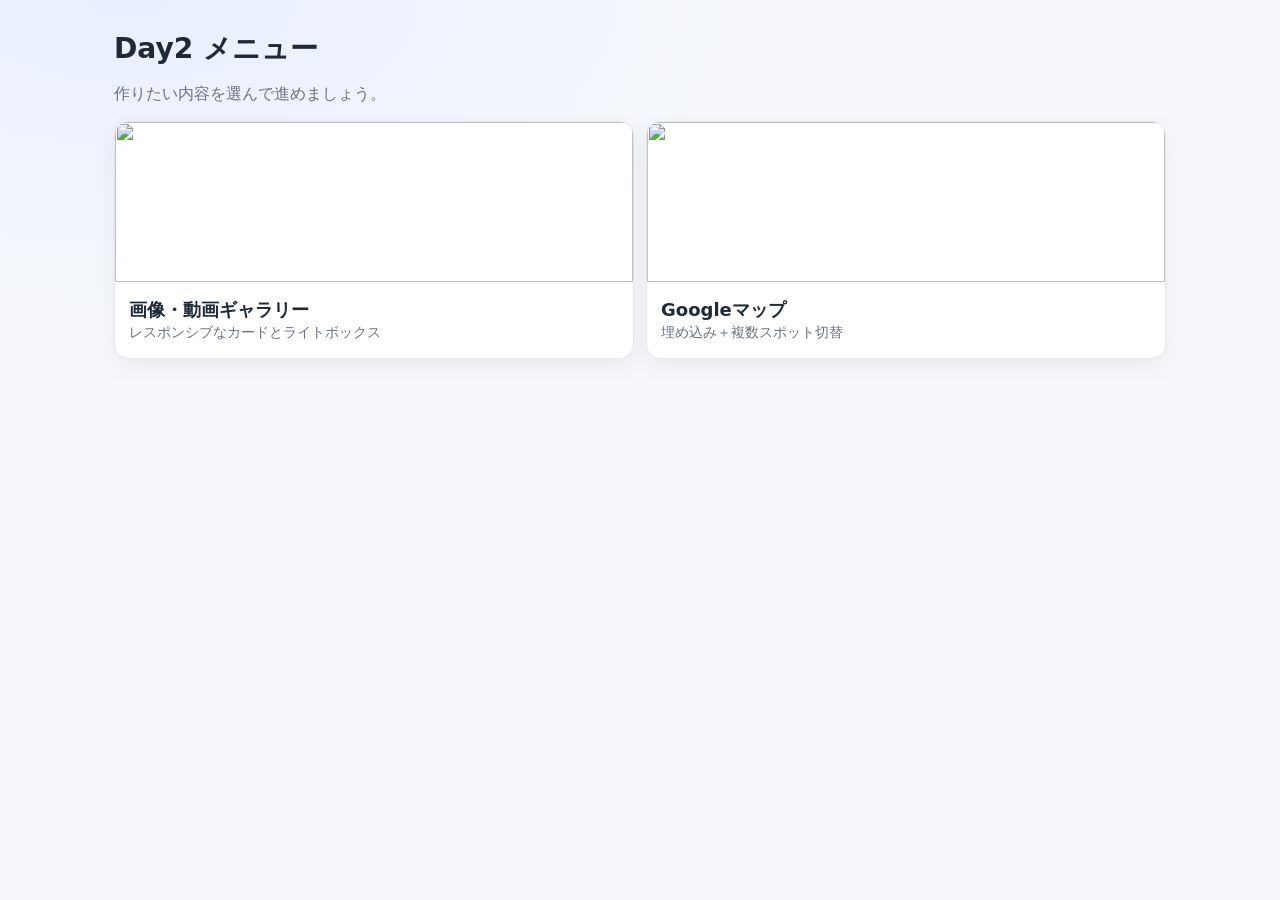
==== daisho-day2/index.html @ 075323f9 "20251023_v1" ====
<!DOCTYPE html>
<html lang="ja">
<head>
  <meta charset="UTF-8" />
  <meta name="viewport" content="width=device-width" />
  <title>Day2 メニュー</title>
  <link rel="stylesheet" href="assets/css/base.css" />
</head>
<body>
  <main class="container">
    <h1 class="title">Day2 メニュー</h1>
    <p class="muted">作りたい内容を選んで進めましょう。</p>

    <section class="grid cards">
      <a class="card hover-rise" href="gallery/">
        <img class="card-thumb" src="assets/media/img/sample_thumb.jpg" alt="" loading="lazy">
        <div class="card-body">
          <h2 class="card-title">画像・動画ギャラリー</h2>
          <p class="card-desc">レスポンシブなカードとライトボックス</p>
        </div>
      </a>

      <a class="card hover-rise" href="map/">
        <img class="card-thumb" src="assets/media/img/map_thumb.jpg" alt="" loading="lazy">
        <div class="card-body">
          <h2 class="card-title">Googleマップ</h2>
          <p class="card-desc">埋め込み＋複数スポット切替</p>
        </div>
      </a>
    </section>
  </main>
</body>
</html>
---- daisho-day2/assets/css/base.css ----
/* ===== Reset & Base */
* { box-sizing: border-box; }
html, body { margin: 0; padding: 0; }
:root{
  --bg: #f6f8fb; --fg: #1f2937; --muted: #6b7280;
  --card: #ffffff; --border: #e5e7eb; --shadow: 0 8px 24px rgba(0,0,0,.06);
  --brand: #2563eb; --brand-weak: #dbeafe;
  --radius: 14px; --radius-sm: 10px;
  --space: 24px; --space-sm: 12px; --maxw: 1100px;
}
@media (prefers-color-scheme: dark){
  :root{
    --bg: #0b1020; --fg: #e5ecff; --muted: #9aa3b2;
    --card: #11172a; --border: #1f2a44; --shadow: 0 10px 28px rgba(0,0,0,.35);
    --brand: #60a5fa; --brand-weak: #0f172a;
  }
}
body{
  font-family: "Yu Gothic", "Meiryo", system-ui, -apple-system, sans-serif;
  color: var(--fg); background: radial-gradient(1600px 800px at 10% 0%, #e8efff 0%, var(--bg) 40%);
  background-attachment: fixed;
}
.container{ max-width: var(--maxw); margin: 0 auto; padding: var(--space); }
.title{ margin: 6px 0 2px; font-size: clamp(22px, 2.2vw, 30px); }
.muted{ color: var(--muted); }

/* ===== Grid Utilities */
.grid{ display: grid; gap: var(--space-sm); }
.cards{ grid-template-columns: repeat(auto-fit, minmax(260px, 1fr)); }

/* ===== Card */
.card{
  display: block; color: inherit; text-decoration: none; background: var(--card);
  border: 1px solid var(--border); border-radius: var(--radius);
  box-shadow: var(--shadow); overflow: hidden; transform: translateZ(0);
}
.card-thumb{ width: 100%; height: 160px; object-fit: cover; display: block; }
.card-body{ padding: 12px 14px 16px; }
.card-title{ margin: 4px 0 2px; font-size: 18px; }
.card-desc{ margin: 2px 0 0; font-size: 14px; color: var(--muted); }

/* Hover effect */
.hover-rise{ transition: transform .25s ease, box-shadow .25s ease, border-color .25s; }
.hover-rise:hover{ transform: translateY(-4px); box-shadow: 0 16px 36px rgba(0,0,0,.12); border-color: color-mix(in oklab, var(--brand) 30%, var(--border)); }

/* ===== Buttons */
.btn{
  display:inline-flex; align-items:center; gap:8px;
  padding:10px 14px; border-radius: var(--radius-sm);
  background: var(--brand); color:#fff; border:0; cursor:pointer;
  transition: filter .2s ease, transform .2s ease; text-decoration:none;
}
.btn:hover{ filter: brightness(1.05); transform: translateY(-1px); }
.btn-ghost{ background: transparent; color: var(--brand); border:1px solid var(--brand-weak); }

/* ===== Lightbox shell (共通ベース、詳細は各コンポーネントCSSで) */
.lb[aria-hidden="true"]{ display: none; }
.lb{
  position: fixed; inset: 0; z-index: 50;
  background: color-mix(in oklab, #000 70%, transparent);
  display: grid; place-items: center; padding: var(--space);
}
.lb-inner{
  max-width: min(92vw, var(--maxw)); max-height: 82vh;
  background: #000; border-radius: var(--radius); overflow: hidden;
}
.lb-inner > *{ display:block; max-width: 100%; max-height: 82vh; margin: 0 auto; }
.lb-close{
  position: fixed; top: 14px; right: 14px; width: 44px; height: 44px;
  border-radius: 50%; border: 0; background: #fff; color:#111; font-size: 26px; cursor: pointer;
}
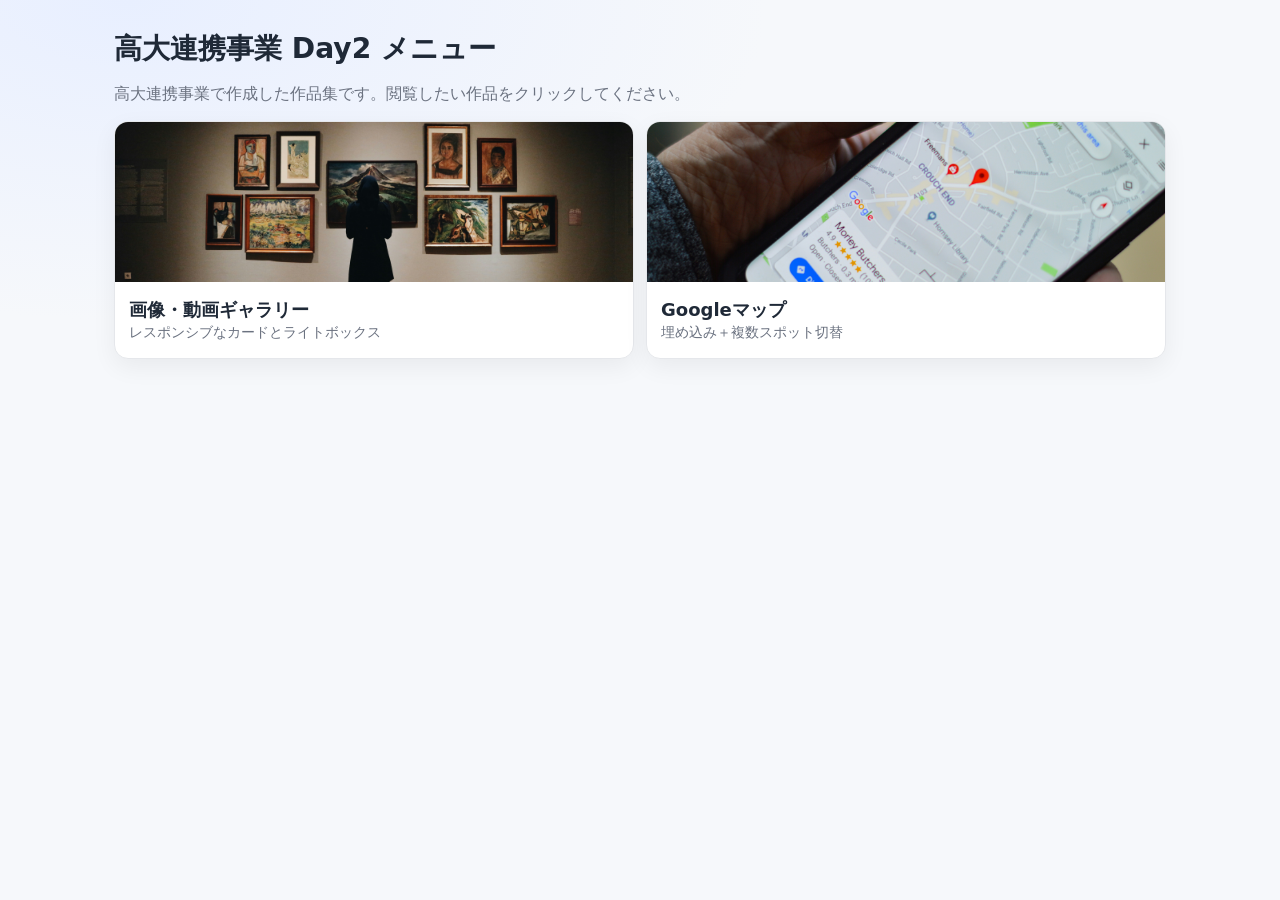
==== commit 499df88d: "20251023v2" ====
--- a/daisho-day2/index.html
+++ b/daisho-day2/index.html
@@ -8,12 +8,12 @@
 </head>
 <body>
   <main class="container">
-    <h1 class="title">Day2 メニュー</h1>
-    <p class="muted">作りたい内容を選んで進めましょう。</p>
+    <h1 class="title">高大連携事業 Day2 メニュー</h1>
+    <p class="muted">高大連携事業で作成した作品集です。閲覧したい作品をクリックしてください。</p>
 
     <section class="grid cards">
       <a class="card hover-rise" href="gallery/">
-        <img class="card-thumb" src="assets/media/img/sample_thumb.jpg" alt="" loading="lazy">
+        <img class="card-thumb" src="assets/media/img/gallery_title.jpg" alt="" loading="lazy">
         <div class="card-body">
           <h2 class="card-title">画像・動画ギャラリー</h2>
           <p class="card-desc">レスポンシブなカードとライトボックス</p>
@@ -21,7 +21,7 @@
       </a>
 
       <a class="card hover-rise" href="map/">
-        <img class="card-thumb" src="assets/media/img/map_thumb.jpg" alt="" loading="lazy">
+        <img class="card-thumb" src="assets/media/img/map_title.jpg" alt="" loading="lazy">
         <div class="card-body">
           <h2 class="card-title">Googleマップ</h2>
           <p class="card-desc">埋め込み＋複数スポット切替</p>
